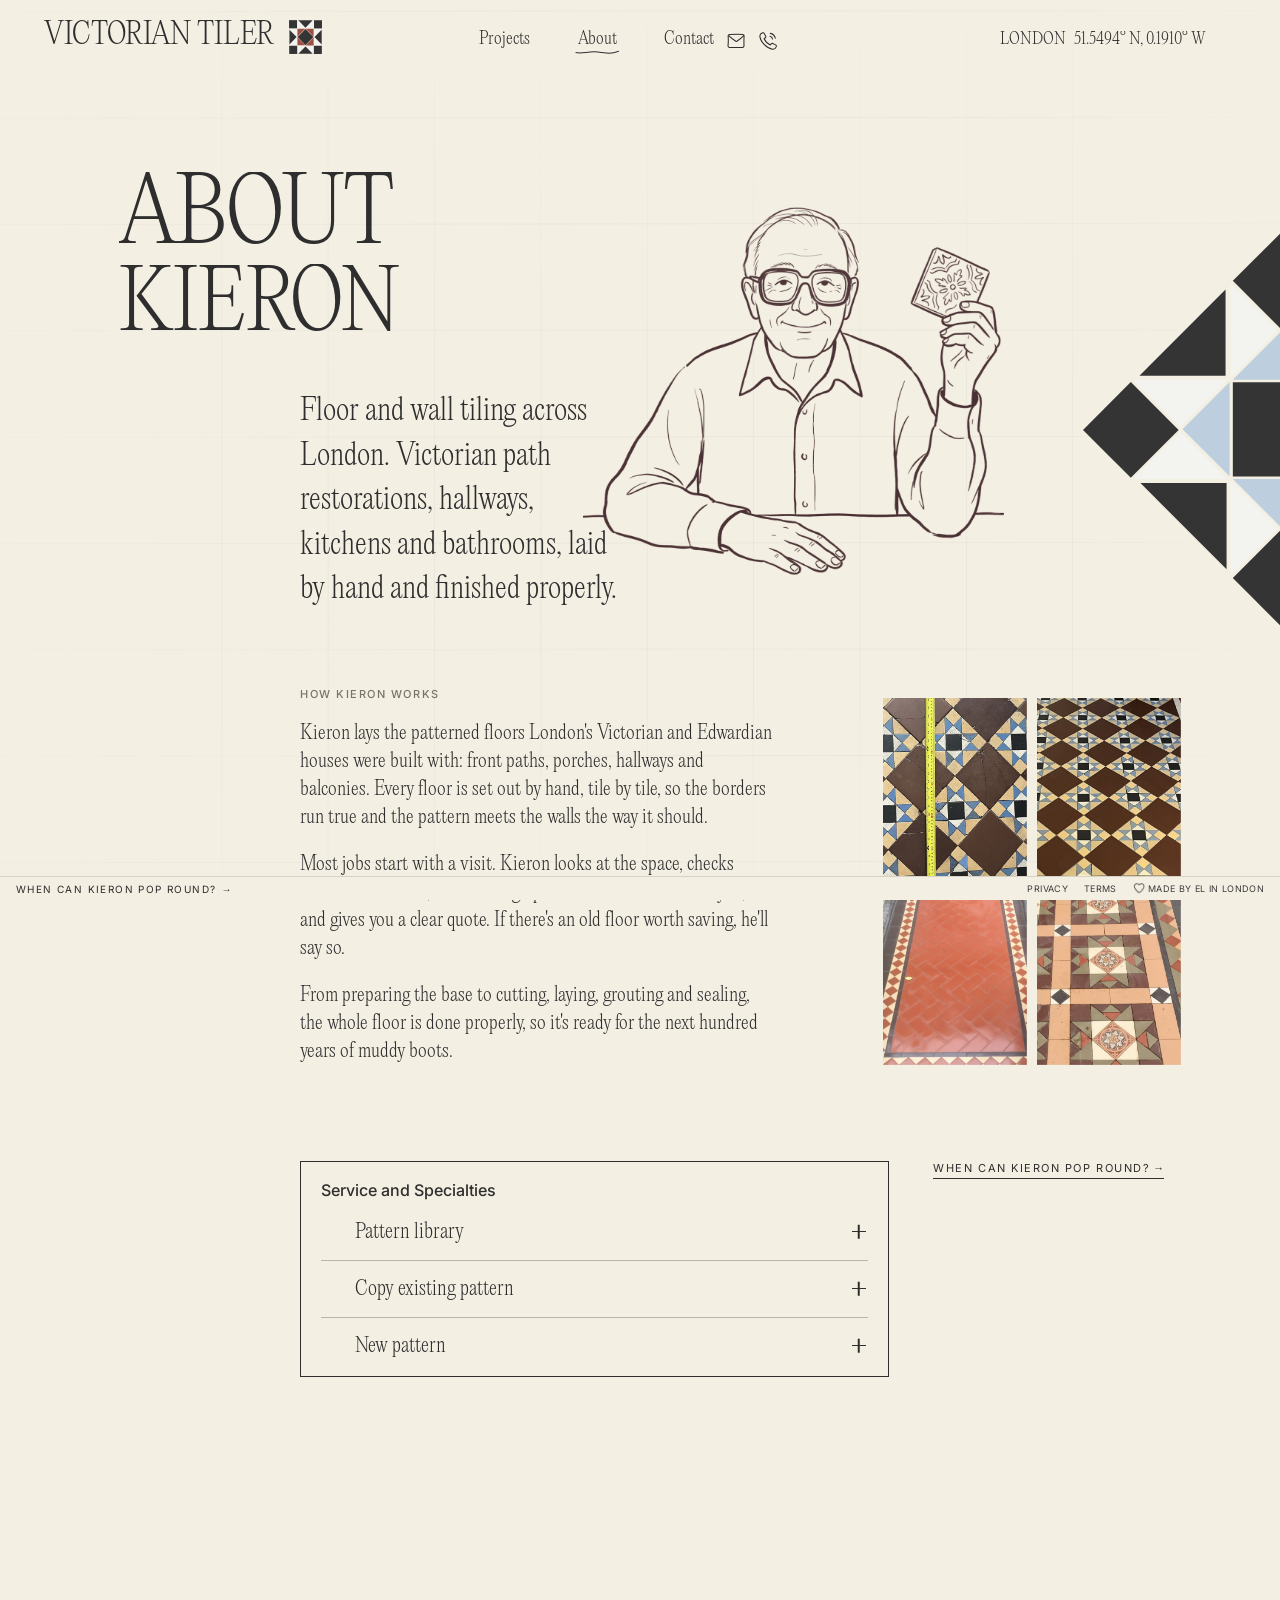
==== about.html @ 70a87804 "Projects always load in full: longer wait and a retry for the sheet, then the last saved copy, then " ====
<!doctype html>
<html lang="en-GB">
<head>
<meta charset="utf-8">
<meta name="color-scheme" content="only light">
<meta name="viewport" content="width=device-width, initial-scale=1, viewport-fit=cover">
<meta name="description" content="About Victorian Tiler, a London tiling studio run by Kieron.">
<title>About — Victorian Tiler</title>
<link rel="icon" type="image/svg+xml" href="img/brand-tile.svg">
<link rel="preload" href="fonts/PPEditorialNew-Ultralight.otf" as="font" type="font/otf" crossorigin>
<link rel="stylesheet" href="css/site.css?v=202611232145">
</head>
<body data-page="about">
<div class="wrap">
  <header>
    <a class="brand" href="index.html"><span data-roll data-d="0.15">Victorian Tiler</span><img class="brand-tile" src="img/brand-tile.svg" alt=""></a>
    <button class="menu-toggle" type="button" aria-expanded="false" aria-controls="site-nav" aria-label="Menu"><svg class="waves" viewBox="0 0 38 27" aria-hidden="true"><path class="w1" d="M.95 11.66C6.65 8.26 12.56 15.06 19.21 11.66 25.86 8.26 29.88 8.49 37.05 10.44"/><path class="w2" d="M1 18.64C6.68 13.94 12.58 23.35 19.21 18.64 25.84 13.94 29.85 14.26 37 16.96"/><path class="w3" d="M1 25.19C6.68 22.36 12.58 28.01 19.21 25.19 25.84 22.36 29.85 22.55 37 24.18"/></svg><svg class="x" viewBox="0 0 38 27" aria-hidden="true"><path d="M5 3.5C10.5 7.6 14.3 10.2 19.1 13.6 24.3 17.3 28.4 20.4 33.2 24"/><path d="M33.4 3.2C28.6 6.9 24.6 10.1 19.2 13.7 14.1 17.1 9.6 20.6 4.8 24.2"/></svg></button>
    <nav aria-label="Main" id="site-nav">
      <a class="nav-link" href="projects.html" data-page="projects" data-roll data-d="0.5">Projects</a>
      <a class="nav-link" href="about.html" data-page="about" data-roll data-d="0.55">About</a>
      <span class="nav-contact">
      <a class="nav-link" href="contact.html" data-page="contact" data-roll data-d="0.65">Contact</a>
      <a class="nav-phone nav-mail" href="mailto:Email@email.com" target="_blank" rel="noopener" aria-label="Email Kieron" title="Email Kieron"><svg viewBox="0 0 32 32" aria-hidden="true"><path class="ph-body" pathLength="1" d="M4.6 9.2c-.3-1.4.6-2.5 2-2.6 6.3-.4 12.6-.5 18.9-.2 1.4.1 2.2 1 2.1 2.4-.2 4.6-.3 9.3-.1 13.9.1 1.4-.8 2.4-2.2 2.5-6.2.3-12.5.3-18.7 0-1.4-.1-2.3-1-2.2-2.4.4-4.5.6-9.1.2-13.6Z"/><path class="ph-ring" pathLength="1" d="M5.3 8.1c3.5 3.3 6.9 6.1 10.4 8.2.5.3 1.1.3 1.6 0 3.4-2.2 6.7-4.9 9.9-8.1"/></svg></a>
      <a class="nav-phone" id="nav-phone" href="contact.html#enquiry" aria-label="Call Kieron" title="Call Kieron"><svg viewBox="0 0 32 32" aria-hidden="true"><path class="ph-body" pathLength="1" d="M7.4 4.5C5.3 5.2 3.9 7.1 4.2 9.6 5 16.9 14.5 26.8 22.6 27.8c2.5.3 4.3-1 5-2.9l.4-1.1c.3-.9-.1-1.8-1-2.2l-4.1-2.1c-.8-.4-1.7-.2-2.3.5l-1.3 1.6c-3.6-1.5-7.4-5.4-9-8.9l1.8-1.5c.7-.6.9-1.5.5-2.3L10.5 5c-.4-.8-1.3-1.2-2.2-.9l-.9.4"/><path class="ph-ring" pathLength="1" d="M19.3 4.9c3.4.6 6.4 3.4 7.2 7"/><path class="ph-ring" pathLength="1" d="M18.8 9.2c1.9.4 3.4 1.9 3.8 3.9"/></svg></a>
      </span>
      <div class="m-contact">
        <a href="mailto:Email@email.com" target="_blank" rel="noopener"><span class="m-ico"><svg viewBox="0 0 32 32" aria-hidden="true"><path class="ph-body" pathLength="1" d="M4.6 9.2c-.3-1.4.6-2.5 2-2.6 6.3-.4 12.6-.5 18.9-.2 1.4.1 2.2 1 2.1 2.4-.2 4.6-.3 9.3-.1 13.9.1 1.4-.8 2.4-2.2 2.5-6.2.3-12.5.3-18.7 0-1.4-.1-2.3-1-2.2-2.4.4-4.5.6-9.1.2-13.6Z"/><path class="ph-ring" pathLength="1" d="M5.3 8.1c3.5 3.3 6.9 6.1 10.4 8.2.5.3 1.1.3 1.6 0 3.4-2.2 6.7-4.9 9.9-8.1"/></svg></span>Email@email.com</a>
        <a class="m-phone" href="contact.html#enquiry"><span class="m-ico"><svg viewBox="0 0 32 32" aria-hidden="true"><path class="ph-body" pathLength="1" d="M7.4 4.5C5.3 5.2 3.9 7.1 4.2 9.6 5 16.9 14.5 26.8 22.6 27.8c2.5.3 4.3-1 5-2.9l.4-1.1c.3-.9-.1-1.8-1-2.2l-4.1-2.1c-.8-.4-1.7-.2-2.3.5l-1.3 1.6c-3.6-1.5-7.4-5.4-9-8.9l1.8-1.5c.7-.6.9-1.5.5-2.3L10.5 5c-.4-.8-1.3-1.2-2.2-.9l-.9.4"/><path class="ph-ring" pathLength="1" d="M19.3 4.9c3.4.6 6.4 3.4 7.2 7"/><path class="ph-ring" pathLength="1" d="M18.8 9.2c1.9.4 3.4 1.9 3.8 3.9"/></svg></span><span class="m-phone-text">Phone number</span></a>
        <a href="https://instagram.com/" target="_blank" rel="noopener"><span class="m-ico"></span>Instagram handle</a>
      </div>
    </nav>
    <div class="coords"><span data-roll data-d="0.8">London</span><span data-roll data-d="0.9">51.5494° N, 0.1910° W</span></div>
  </header>
</div>
<main class="page page-about">
  <h1 class="page-title"><span class="line"><span>About</span></span><span class="line"><span>Kieron</span></span></h1>
  <p class="page-lede" id="about-lede"><span id="lede-text">Floor and wall tiling across London. Victorian path restorations, hallways, kitchens and bathrooms, laid by hand and finished properly.</span></p>
  <img class="about-portrait" src="img/about/kieron.png" width="568" height="573" alt="Line drawing of Kieron holding up a patterned tile">
  <img class="page-tile about-tile" src="img/about-tile.svg" alt="">

  <!-- The text below is the built-in version. If the Google Sheet has an "About page" tab, js/about.js replaces it with that. -->
  <div class="about-more">
    <div class="about-row">
    <section class="story" id="about-story" aria-labelledby="story-h">
      <h2 class="about-h" id="story-h">How Kieron works</h2>
      <div class="story-text" id="story-text">
        <p>Kieron lays the patterned floors London's Victorian and Edwardian houses were built with: front paths, porches, hallways and balconies. Every floor is set out by hand, tile by tile, so the borders run true and the pattern meets the walls the way it should.</p>
        <p>Most jobs start with a visit. Kieron looks at the space, checks what's underneath, talks through patterns and colours with you, and gives you a clear quote. If there's an old floor worth saving, he'll say so.</p>
        <p>From preparing the base to cutting, laying, grouting and sealing, the whole floor is done properly, so it's ready for the next hundred years of muddy boots.</p>
      </div>
    </section>
    <div class="work-photos" aria-label="Kieron's work">
      <img src="img/about/work-1.jpg" width="195" height="242" alt="A brown, blue and buff star floor being measured out" loading="lazy">
      <img src="img/about/work-2.jpg" width="195" height="242" alt="A brown and buff diamond floor with star borders" loading="lazy">
      <img src="img/about/work-3.jpg" width="195" height="242" alt="A red herringbone path with a chequered border" loading="lazy">
      <img src="img/about/work-4.jpg" width="195" height="242" alt="A pink and buff floor with rosette tiles" loading="lazy">
    </div>
    </div>

    <div class="about-row about-row-2">
    <section class="services" aria-labelledby="services-h">
      <div class="acc-box">
        <h2 class="acc-label" id="services-h">Service and Specialties</h2>
        <div class="accordion" id="services">
          <details class="acc" data-service="Pattern library">
            <summary><span class="mark" aria-hidden="true"></span><span class="option-text">Pattern library</span><span class="acc-plus" aria-hidden="true"></span></summary>
            <div class="acc-body"><div class="acc-inner"><p>Choose from the classic Victorian geometric patterns: chequerboards, stars, diamonds and rosettes, framed with a border. Kieron brings samples on the visit and helps you pick colours that suit the house and the street.</p><a class="text-cta" href="projects.html">See the projects</a></div></div>
          </details>
          <details class="acc" data-service="Copy existing pattern">
            <summary><span class="mark" aria-hidden="true"></span><span class="option-text">Copy existing pattern</span><span class="acc-plus" aria-hidden="true"></span></summary>
            <div class="acc-body"><div class="acc-inner"><p>Cracked or missing tiles replaced with ones that match, or an original pattern carried on into a new space, like a hallway floor continued out onto the front step. The aim is that nobody can tell where the old floor ends.</p><a class="text-cta" href="projects.html">See the projects</a></div></div>
          </details>
          <details class="acc" data-service="New pattern">
            <summary><span class="mark" aria-hidden="true"></span><span class="option-text">New pattern</span><span class="acc-plus" aria-hidden="true"></span></summary>
            <div class="acc-body"><div class="acc-inner"><p>A design made for your space: your own mix of shapes and colours, a border that follows a curved bay, or a pattern worked around an awkward corner. Kieron draws it up with you before a single tile is laid.</p><a class="text-cta" href="projects.html">See the projects</a></div></div>
          </details>
        </div>
      </div>
    </section>
    <a class="text-cta about-cta" href="contact.html#enquiry">When can Kieron pop round?</a>
    </div>
  </div>
</main>
<footer><a class="foot-cta" href="contact.html#enquiry">When can Kieron pop round?</a><nav class="foot-links" aria-label="Legal"><a href="privacy.html">Privacy</a><a href="terms.html">Terms</a><a class="credit" href="https://www.elinlondon.com" target="_blank" rel="noopener"><img src="img/heart.png" alt="">Made by El in London</a></nav></footer>
<script src="js/site.js?v=202611232145"></script>
<script src="js/config.js?v=202611232145"></script>
<script src="js/sheet.js?v=202611232145"></script>
<script src="js/about.js?v=202611232145"></script>
</body>
</html>
---- css/site.css ----
*,*::before,*::after{box-sizing:border-box}body{margin:0}img{max-width:100%}[hidden]{display:none!important}
@font-face{font-family:"Inter";src:url("../fonts/inter-latin-400-normal.woff2") format("woff2");font-weight:400;font-style:normal;font-display:swap}
@font-face{font-family:"Inter";src:url("../fonts/inter-latin-500-normal.woff2") format("woff2");font-weight:500 700;font-style:normal;font-display:swap}
@font-face{font-family:"PP Editorial New";src:url("../fonts/PPEditorialNew-Ultralight.otf") format("opentype");font-weight:200;font-style:normal;font-display:block}
@font-face{font-family:"PP Editorial New";src:url("../fonts/PPEditorialNew-UltralightItalic.otf") format("opentype");font-weight:200;font-style:italic;font-display:swap}
@font-face{font-family:"PP Editorial New";src:url("../fonts/PPEditorialNew-Ultrabold.otf") format("opentype");font-weight:800;font-style:normal;font-display:swap}
/* Layout: cream architectural grid, editorial top bar, one draggable row of project cards with before/after sliders, quiet about + contact below. */
:root{
  --linen:#F4EFE3;
  --grid:rgba(60,45,30,.055);
  --ink:#2E2E2E;
  --ink-soft:#2E2E2E;
  --muted:#7A736A;
  --terracotta:#8B261D;
  --tile-frame:#1E1B19;
  --card-shadow:rgba(40,25,10,.28);
  --line:#D8D2C5;
  --serif:"PP Editorial New","Cormorant Garamond",Georgia,"Times New Roman",serif;
  --sans:"Inter","Helvetica Neue",Helvetica,Arial,sans-serif;
  --ease:cubic-bezier(.25,1,.5,1);
  color-scheme:only light;
}

*{box-sizing:border-box}
html{scroll-behavior:smooth}
body{
  background:var(--linen);color:var(--ink);font-family:var(--serif);font-weight:200;
  background-image:url("../img/lines-bg.png");
  background-size:cover;background-position:center top;background-attachment:fixed;background-repeat:no-repeat;
  overflow-x:hidden;-webkit-font-smoothing:antialiased;
}
/* Design unit: 1 Figma px of the 1728 x 1117 HOMEPAGE frame, scaled by whichever of width or height is tighter */
:root{--dp:min(100vw / 1728, 100vh / 1117);
  --w:calc(100vw / 1728);                                          /* header: follows the screen width only */
  --gp:min(calc(100vw / 1728), calc((100vh - 190px) / 600))  /* gallery: as large as the width allows, while the cards and captions still fit the height */
}
.wrap{padding-left:max(16px,env(safe-area-inset-left,0px),calc(60 * var(--w)));padding-right:max(16px,env(safe-area-inset-right,0px),calc(89 * var(--w)))}
a{color:inherit;text-decoration:none}
a:focus-visible,button:focus-visible,.handle:focus-visible{outline:1.5px solid var(--terracotta);outline-offset:4px}

/* Header */
header{display:grid;grid-template-columns:1fr auto 1fr;align-items:baseline;gap:24px;padding-block:max(16px,calc(26 * var(--w))) 0;position:relative;z-index:5}
.brand{font-size:max(28px,calc(40 * var(--w)));white-space:nowrap;line-height:1.2;letter-spacing:-.005em;font-weight:200;margin:0;text-transform:uppercase;display:inline-flex;align-items:center;gap:.5em;justify-self:start}
.brand-tile{width:1.125em;height:1.125em;flex:none;transition:transform 1.6s var(--ease-out)}
.brand:hover .brand-tile{transform:rotate(90deg)}
nav{display:flex;align-items:baseline;gap:max(18px,calc(64 * var(--w)));font-size:max(17px,calc(22 * var(--w)));white-space:nowrap;padding-top:0}
nav a{position:relative;color:var(--ink)}
nav a::after{content:"";position:absolute;left:0;right:0;bottom:-2px;height:1px;background:currentColor;transform:scaleX(0);transform-origin:right;transition:transform .6s var(--ease)}
nav a:hover::after{transform:scaleX(1);transform-origin:left}
.coords{justify-self:end;font-size:max(15px,calc(22 * var(--w)));white-space:nowrap;text-transform:uppercase;font-variant-numeric:tabular-nums}
.coords>span{margin-right:.5em}

/* reveal: starts visible-ish, settles in */
.rv{display:inline-block;overflow:hidden;vertical-align:bottom}
.rv>span{display:inline-block;animation:rise 1.1s var(--ease) both}
@keyframes rise{from{transform:translateY(60%);opacity:.15}to{transform:none;opacity:1}}

/* Gallery */
.stage{position:absolute;top:0;left:0;right:0;height:100vh;box-sizing:border-box;padding-block:max(130px,min(310 * var(--gp), 100vh - 44px - 600 * var(--gp))) 0;overflow:hidden;cursor:none}   /* cards start 310 design px from the top */
.track{display:flex;gap:calc(36.6 * var(--gp));padding-left:calc(485 * var(--gp));width:max-content;will-change:transform;touch-action:pan-y}
.card{position:relative;flex:0 0 auto;width:calc(729.5 * var(--gp));container-type:inline-size;animation:up 1.2s var(--ease) both}
.card:nth-child(2){animation-delay:.12s}.card:nth-child(3){animation-delay:.24s}.card:nth-child(4){animation-delay:.36s}
@keyframes up{from{transform:translateY(28px);opacity:.2}to{transform:none;opacity:1}}
.frame{position:relative;aspect-ratio:730/541;max-width:100%;overflow:hidden;background:#111;
  box-shadow:0 22px 40px -18px var(--card-shadow),0 2px 6px rgba(0,0,0,.18);
  transition:transform .7s var(--ease),box-shadow .7s var(--ease);transform-style:preserve-3d}
.card:hover .frame{box-shadow:0 34px 60px -22px var(--card-shadow),0 2px 6px rgba(0,0,0,.18)}
.frame .ph{position:absolute;inset:0 -6%;background-size:cover;background-position:center;pointer-events:none}   /* a little wider than the frame so the photo can glide inside it */
.before{position:absolute;inset:0;clip-path:inset(0 calc(100% - var(--pos,37%)) 0 0)}
.divider{position:absolute;top:0;bottom:0;left:var(--pos,37%);width:1.6px;margin-left:-.8px;background:#fff;pointer-events:none}
.labels{position:absolute;left:0;right:0;top:-4px;transform:translateY(-100%);display:flex;justify-content:space-between;font-size:max(9px,calc(10 * var(--gp)));letter-spacing:.22em;text-transform:uppercase;color:var(--ink);pointer-events:none}
.labels span:last-child{position:absolute;left:calc(var(--pos,37%) + .9em);transition:left .12s linear}
.labels span:first-child{max-width:calc(var(--pos,37%) - 1em);overflow:hidden}
.handle{position:absolute;top:50%;left:var(--pos,37%);width:46px;height:46px;margin:-23px 0 0 -23px;border-radius:50%;
  border:2px solid #fff;background:transparent;cursor:ew-resize;padding:0;transition:transform .5s var(--ease)}
.handle:hover{transform:scale(1.12)}
.caption{margin-top:calc(11 * var(--gp));font-size:max(12px,calc(15 * var(--gp)));text-transform:uppercase;color:var(--ink-soft);display:flex;align-items:baseline;gap:1.1em}
.cap-type{font-family:var(--sans);font-size:max(9px,calc(10 * var(--gp)));letter-spacing:.14em;color:var(--muted)}
.cap-type:empty{display:none}
.cap-num{margin-left:auto;font-family:var(--sans);font-size:max(9px,calc(10 * var(--gp)));letter-spacing:.14em;color:var(--muted);font-variant-numeric:tabular-nums}

/* geometric tiles (Figma: Group 11 / Group 13) */
.tile{position:absolute;z-index:-1;pointer-events:none;background:center/contain no-repeat;transition:transform 1.2s var(--ease)}
.tile{background-image:url("../img/geometric-tile.svg");width:33.31cqw;aspect-ratio:243/242}
.tile.a{left:-20.7cqw;top:17.55cqw}
.tile.b{left:31.12cqw;top:63.33cqw;width:40.03cqw}   /* Figma: 292 px tile at 1478, 772 */


/* cursor */
.cursor{position:fixed;left:0;top:0;width:64px;height:64px;margin:-32px 0 0 -32px;border-radius:50%;border:1px solid var(--ink);
  pointer-events:none;z-index:50;display:grid;place-items:center;font-family:var(--sans);font-size:9.5px;letter-spacing:.16em;text-transform:uppercase;color:var(--ink);
  opacity:0;transition:opacity .4s var(--ease),width .5s var(--ease),height .5s var(--ease),margin .5s var(--ease),background .4s;mix-blend-mode:normal}
.cursor.on{opacity:1}
.cursor.down{width:44px;height:44px;margin:-22px 0 0 -22px}
.cursor.slide{width:18px;height:18px;margin:-9px 0 0 -9px;background:var(--ink);color:transparent}

/* About / contact */
.info{display:grid;grid-template-columns:repeat(12,minmax(0,1fr));gap:24px;padding-block:40px 120px;border-top:1px solid var(--line);margin-inline:max(16px,env(safe-area-inset-left,0px))}
.info h2{grid-column:1/4;font-weight:200;font-size:clamp(22px,1.8vw,28px);margin:0;text-transform:uppercase}
.info .body{grid-column:4/10;font-size:clamp(22px,2vw,32px);line-height:1.25;margin:0;max-width:30ch;text-wrap:balance;min-width:0}
.info .side{grid-column:10/13;font-family:var(--sans);font-size:13px;line-height:1.7;color:var(--ink-soft);min-width:0}
.info .side b{display:block;font-weight:500;font-size:11px;letter-spacing:.14em;text-transform:uppercase;color:var(--muted);margin-top:14px}
.info .side b:first-child{margin-top:0}
.accent{color:var(--terracotta)}
.copy{font:inherit;background:none;border:0;padding:0;color:var(--terracotta);cursor:pointer;border-bottom:1px solid currentColor}

footer{position:fixed;left:0;right:0;bottom:0;z-index:6;border-top:1px solid var(--line);background:var(--linen);
  padding:5px max(16px,env(safe-area-inset-right,0px)) calc(5px + env(safe-area-inset-bottom,0px)) max(16px,env(safe-area-inset-left,0px));
  display:flex;justify-content:flex-end;font-family:var(--sans);font-size:9px;letter-spacing:.04em;text-transform:uppercase;color:#3B3B3B}
footer span{display:flex;align-items:center;gap:2px}
footer img{width:13px;height:13px}

@media (max-width:820px){
  header{grid-template-columns:1fr;gap:10px}
  nav{flex-wrap:wrap;gap:6px 18px;order:3}
  .coords{justify-self:start;padding-top:0;order:2;font-size:15px}
  .stage{position:relative;height:auto;cursor:auto;padding-block:70px 100px}
  .track{padding-left:6vw;gap:16px}
  .card{width:min(82vw,520px)}
  .info{grid-template-columns:1fr}
  .info h2,.info .body,.info .side{grid-column:1/-1}
  .cursor{display:none}
}
@media (prefers-reduced-motion:reduce){
  *,*::before,*::after{animation:none!important;transition:none!important}
}

/* ---------- slow micro-motion ---------- */
:root{--slow:1.1s;--ease-out:cubic-bezier(.22,1,.36,1);--ease-io:cubic-bezier(.65,0,.35,1)}

/* text roll (hover) + roll-in (load) */
.roll{display:inline-block;position:relative;overflow:hidden;vertical-align:top;line-height:1.12;padding-bottom:.04em}
.roll>span{display:block;transition:transform .85s var(--ease-out)}
.roll>span+span{position:absolute;left:0;top:calc(100% + .2em)}
a:not(.nav-link):hover>.roll>span,button:hover>.roll>span,.card:hover .caption .roll>span{transform:translateY(calc(-100% - .2em))}
.roll.in>span:first-child{animation:rollin 1.3s var(--ease-out) backwards;animation-delay:var(--d,0s)}
@keyframes rollin{from{transform:translateY(110%)}}
nav a::after{display:none}

/* cards: slow lift + gentle zoom */
.card{animation:none}
.frame{transition:transform 1.2s var(--ease-out),box-shadow 1.2s var(--ease-out)}
.card:hover .frame{transform:translateY(-8px)}
.frame .ph{transition:transform 2.4s var(--ease-out)}
.card:hover .frame .ph{transform:scale(1.035)}
.card.unfold{transition:transform 1.25s var(--ease-io),opacity .5s ease}
.is-intro .card>:not(.tile){opacity:0}
.is-intro .card:not(:first-child){opacity:0}
.caption{overflow:hidden}

/* drifting tiles */
.stage .tile{transform:none;animation:none;transition:opacity 1.2s ease,transform 1.9s var(--ease-out)}
.tile.ghost{visibility:hidden}
.stage>.tile.fixed{z-index:0}
.track{position:relative;z-index:1}
.stage .tile.pre{opacity:0;transform:translateX(calc(140 * var(--gp)))}   /* first tile: fades in while gliding a short way, then lands */
.stage .tile.pre.hold{transform:none}                                /* later tiles: just fade in where they are */
.tile.a{--r:0deg}
.tile.b{--r:0deg;animation-duration:13s;animation-delay:-4s}
@keyframes drift{0%,100%{transform:rotate(var(--r)) translate(0,0)}50%{transform:rotate(calc(var(--r) - 2deg)) translate(-5px,-7px)}}

/* intro: the photo frame rises and grows in the first card's own place */
.intro{position:fixed;z-index:40;overflow:hidden;background:#111;aspect-ratio:730/541;transform-origin:50% 60%;
  box-shadow:0 18px 34px -16px var(--card-shadow);opacity:0;transform:translateY(7vh) scale(.26);
  transition:opacity .7s var(--ease-out),transform 2.7s var(--ease-io)}
.intro.up{opacity:1;transform:none}
.intro .ph{position:absolute;inset:0;background-size:cover;background-position:center;clip-path:inset(100% 0 0 0)}
.intro .ph.show{animation:wipe .8s var(--ease-io) forwards}
@keyframes wipe{to{clip-path:inset(0 0 0 0)}}
.intro.gone{opacity:0;transition:opacity .3s ease}

/* project view */
.detail{position:fixed;inset:0;z-index:30;background:var(--linen);
  background-image:inherit;display:grid;grid-template-columns:minmax(0,1fr) minmax(0,1.55fr);gap:clamp(24px,4vw,72px);align-items:center;
  padding:max(96px,calc(env(safe-area-inset-top,0px) + 96px)) max(24px,env(safe-area-inset-right,0px)) 72px max(24px,env(safe-area-inset-left,0px));
  opacity:0;pointer-events:none;transition:opacity .9s var(--ease-out)}
.detail.open{opacity:1;pointer-events:auto}
.detail{overflow-y:auto;overscroll-behavior:contain;-webkit-overflow-scrolling:touch;padding-bottom:max(60px,calc(80 * var(--w)))}
.detail .copy-col{display:flex;flex-direction:column;gap:22px;min-width:0;padding-left:clamp(0px,3vw,48px)}
.detail h3{margin:0;font-weight:200;font-size:clamp(52px,7.4vw,128px);line-height:.92;letter-spacing:-.02em;text-transform:none}
.detail h3 .line{display:block;overflow:hidden;padding-bottom:.06em}
.detail h3 .line>span{display:block;transform:translateY(110%);transition:transform 1.3s var(--ease-out)}
.detail.open h3 .line>span{transform:none}
.detail.open h3 .line:nth-child(2)>span{transition-delay:.12s}
.detail p{margin:0;max-width:34ch;font-size:clamp(18px,1.5vw,22px);line-height:1.3;color:var(--ink-soft);opacity:0;transform:translateY(14px);transition:opacity 1s ease .45s,transform 1.2s var(--ease-out) .45s}
.detail .meta{display:grid;grid-template-columns:auto auto;justify-content:start;gap:4px 28px;font-family:var(--sans);font-size:11px;letter-spacing:.12em;text-transform:uppercase;color:var(--muted);opacity:0;transition:opacity 1s ease .6s}
.detail .meta b{font-weight:500;color:var(--ink)}
.detail.open p{opacity:1;transform:none}
.detail.open .meta{opacity:1}
.detail .stage-img{position:relative;width:100%;transform-origin:0 0}
.detail .stage-img .frame{width:100%}
.detail .stage-img.flip{transition:transform 1.15s var(--ease-io)}
.detail .close{position:absolute;top:max(30px,calc(env(safe-area-inset-top,0px) + 30px));right:max(24px,env(safe-area-inset-right,0px));
  font:inherit;font-size:clamp(17px,1.45vw,23px);background:none;border:0;color:var(--ink);cursor:pointer;padding:0}
.detail .back-note{position:absolute;left:max(24px,env(safe-area-inset-left,0px));top:max(36px,calc(env(safe-area-inset-top,0px) + 36px));font-family:var(--sans);font-size:11px;letter-spacing:.14em;text-transform:uppercase;color:var(--muted)}
@media (max-width:820px){
  .detail{grid-template-columns:1fr;align-content:start;overflow-y:auto;padding-top:max(84px,calc(env(safe-area-inset-top,0px) + 84px))}
  .detail .stage-img{order:-1}
  .detail .copy-col{padding-left:0}
}
@media (prefers-reduced-motion:reduce){.intro{display:none}.is-intro .card,.is-intro .card>*{opacity:1}}

/* ---------- navigation: hand-drawn underline ---------- */
.nav-link{position:relative;display:inline-block}
.scribble{position:absolute;left:-7%;width:114%;bottom:-.38em;height:.55em;overflow:visible;pointer-events:none}
.scribble path{fill:none;stroke:currentColor;stroke-width:1.5;stroke-linecap:round;stroke-linejoin:round;
  stroke-dasharray:1 1.2;stroke-dashoffset:1.05;transition:stroke-dashoffset .95s cubic-bezier(.65,0,.35,1)}
.nav-link:hover .scribble path,.nav-link:focus-visible .scribble path,.nav-link.is-active .scribble path{stroke-dashoffset:0}
.nav-link:focus-visible{outline:none}
.header-still .nav-link[aria-current] .scribble path{transition:none}
.brand:focus-visible{outline:1.5px solid var(--terracotta);outline-offset:6px}
.brand:hover .brand-tile{transform:rotate(90deg)}

/* page-to-page fade */
body>main,body>.stage{transition:opacity .6s var(--ease-out),transform .6s var(--ease-out)}
body.is-leaving>main,body.is-leaving>.stage{opacity:0;transform:translateY(-10px)}

.vh{position:absolute!important;width:1px;height:1px;overflow:hidden;clip:rect(0 0 0 0);white-space:nowrap}

/* ---------- About / Contact pages (Figma frames ABOUT, CONTACT at 1728 wide) ---------- */
.page{position:absolute;top:0;left:0;right:0;height:max(100vh, calc(1117 * var(--w)) + 40px);z-index:0;overflow:hidden;pointer-events:none}   /* as tall as the Figma frame at this width, so it scrolls on short screens */
.page>*{pointer-events:auto}
.page-title{position:absolute;left:16.15vw;top:24.36vw;margin:0;font-weight:200;text-transform:uppercase;line-height:1.02;letter-spacing:-.01em}
.page-title .line{display:block;overflow:hidden;padding-bottom:.04em}
.page-title .line>span{display:block;animation:lineup 1.4s var(--ease-out) backwards}
.page-title .line:nth-child(1)>span{font-size:6.94vw;animation-delay:.25s}
.page-title .line:nth-child(2)>span{font-size:6.37vw;animation-delay:.38s}
@keyframes lineup{from{transform:translateY(105%)}}
.page-lede{position:absolute;left:30.27vw;top:41.44vw;width:25.8vw;margin:0;font-size:2.315vw;line-height:1.5;animation:fadeup 1.3s var(--ease-out) .6s backwards}
@keyframes fadeup{from{opacity:0;transform:translateY(18px)}}
.page-tile{position:absolute;pointer-events:none;animation:drift 16s ease-in-out infinite}
.about-tile{right:0;top:18.23vw;width:15.4vw;aspect-ratio:266/530;--r:0deg;
  animation:slidein-r 1.8s var(--ease-out) .2s backwards,drift 16s ease-in-out 2s infinite}
.contact-tile{left:26.9vw;bottom:-2.2vw;width:25.3vw;aspect-ratio:1;--r:0deg;
  animation:slidein-up 1.8s var(--ease-out) .2s backwards,drift 18s ease-in-out 2s infinite}
@keyframes slidein-r{from{transform:translateX(60%) rotate(6deg)}}
@keyframes slidein-up{from{transform:translateY(55%) rotate(-6deg)}}
.page-contact{height:auto;min-height:max(100vh, calc(1117 * var(--w)) + 40px)}
.contact-side{position:relative;margin-left:61.3vw;width:min(30vw,560px);padding-top:calc(470 * var(--w));padding-bottom:140px;display:grid;gap:max(28px,calc(48 * var(--w)));animation:fadeup 1.3s var(--ease-out) .6s backwards}
.contact-list{margin:0;display:grid;gap:max(16px,calc(26 * var(--w)))}
.contact-list dt{font-family:var(--sans);font-size:clamp(9px,.64vw,12px);letter-spacing:.14em;text-transform:uppercase;color:var(--muted);margin-bottom:.5em}
.contact-list dd{margin:0;font-size:clamp(20px,1.85vw,34px);display:flex;align-items:baseline;gap:.6em;flex-wrap:wrap}
.contact-list .copy{font-family:var(--sans);font-size:clamp(11px,.7vw,13px)}

@media (max-width:820px){
  .page{position:relative;inset:auto;height:auto;min-height:calc(100vh - 140px);padding:40px max(16px,env(safe-area-inset-right,0px)) 120px max(16px,env(safe-area-inset-left,0px));display:flex;flex-direction:column;gap:28px}
  .page-title,.page-lede,.contact-list{position:relative;left:auto;top:auto;width:auto}
  .contact-side{margin-left:0;width:auto;padding:0 0 40px}
  .page-title .line:nth-child(1)>span{font-size:17vw}
  .page-title .line:nth-child(2)>span{font-size:15.5vw}
  .page-lede{font-size:22px;max-width:22ch}
  .contact-list{gap:22px}
  .about-tile{width:30vw;top:auto;bottom:90px}
  .contact-tile{width:62vw;left:auto;right:-14vw;bottom:-10vw}
}

/* while the project sheet loads */
.track{transition:opacity .8s var(--ease-out)}
.is-loading .track{opacity:0}
.card.single .frame{cursor:pointer}

/* cards sliding out: keep their labels and captions back until they land */
.card .labels,.card .caption{transition:opacity .7s ease}
.card.sliding .labels,.card.sliding .caption{opacity:0}

/* second tile: part of the gallery, parked just past the right edge until you scroll */
.track>.tile.in-track{position:absolute;z-index:-1;left:max(calc(1763 * var(--gp)), calc(100vw + 24px));top:calc(465 * var(--gp));width:calc(292 * var(--gp));opacity:1;transform:none;transition:none}

/* ---------- enquiry form ---------- */
.enquiry{display:grid;gap:22px;margin:0}
.enquiry-title{margin:0 0 4px;font-weight:200;font-size:max(26px,calc(36 * var(--w)));text-transform:uppercase;letter-spacing:-.005em}
.enquiry .row{display:grid;grid-template-columns:1fr 1fr;gap:20px}
.enquiry .field{display:grid;gap:7px;min-width:0;border:0;padding:0;margin:0}
.enquiry label,.enquiry legend,.enquiry .label{font-family:var(--sans);font-size:max(10px,calc(11 * var(--w)));letter-spacing:.14em;text-transform:uppercase;color:var(--muted);padding:0}
.enquiry .opt{letter-spacing:.06em;text-transform:none;opacity:.8}
.enquiry input:not([type=radio]):not([type=file]),.enquiry textarea{font:inherit;font-weight:200;font-size:max(18px,calc(22 * var(--w)));color:var(--ink);background:transparent;border:0;border-bottom:1px solid var(--line);
  padding:4px 0 7px;border-radius:0;width:100%;transition:border-color .5s var(--ease-out)}
.enquiry textarea{resize:vertical;min-height:3.2em;line-height:1.35}
.enquiry input::placeholder,.enquiry textarea::placeholder{color:var(--muted);opacity:.7}
.enquiry input:focus,.enquiry textarea:focus{outline:none;border-bottom-color:var(--ink)}
.enquiry .invalid input,.enquiry .invalid textarea{border-bottom-color:var(--terracotta)}
.enquiry .err{font-family:var(--sans);font-size:12px;color:var(--terracotta)}
.chips{display:flex;flex-wrap:wrap;gap:8px}
.chips label{cursor:pointer;color:var(--ink);letter-spacing:.1em}
.chips input{position:absolute;opacity:0;pointer-events:none}
.chips span{display:inline-block;border:1px solid var(--line);border-radius:999px;padding:8px 14px;transition:background .4s var(--ease-out),border-color .4s,color .4s}
.chips label:hover span{border-color:var(--ink)}
.chips input:checked+span{background:var(--ink);border-color:var(--ink);color:var(--linen)}
.chips input:focus-visible+span{outline:1.5px solid var(--terracotta);outline-offset:3px}
.photo-list{display:flex;flex-wrap:wrap;gap:10px}
.photo-list:empty{display:none}
.thumb{position:relative;width:76px;height:76px;background:#ddd center/cover no-repeat;box-shadow:0 6px 14px -8px var(--card-shadow)}
.thumb button{position:absolute;top:-8px;right:-8px;width:22px;height:22px;border-radius:50%;border:0;background:var(--ink);color:var(--linen);font:12px/22px var(--sans);cursor:pointer;padding:0}
.add-photo{justify-self:start;font-family:var(--sans);font-size:12px;letter-spacing:.12em;text-transform:uppercase;background:none;border:1px dashed var(--muted);color:var(--ink);padding:12px 16px;cursor:pointer;transition:border-color .4s}
.add-photo:hover{border-color:var(--ink);border-style:solid}
.add-photo[hidden]{display:none}
.send-row{display:flex;align-items:center;gap:22px;flex-wrap:wrap;margin-top:6px}
.send{position:relative;font:inherit;font-weight:200;font-size:max(24px,calc(30 * var(--w)));text-transform:uppercase;background:none;border:0;color:var(--ink);padding:0 0 6px;cursor:pointer}
.send .scribble{position:absolute;left:-4%;width:108%;bottom:-.25em;height:.5em;overflow:visible;pointer-events:none}
.send .scribble path{fill:none;stroke:currentColor;stroke-width:1.5;stroke-linecap:round;stroke-dasharray:1 1.2;stroke-dashoffset:.35;transition:stroke-dashoffset .95s cubic-bezier(.65,0,.35,1)}
.send:hover .scribble path,.send:focus-visible .scribble path{stroke-dashoffset:0}
.send:disabled{opacity:.5;cursor:wait}
.status{margin:0;font-family:var(--sans);font-size:13px;color:var(--ink-soft);max-width:34ch}
.status.bad{color:var(--terracotta)}
.enquiry.done{display:block}
.thanks{font-size:max(22px,calc(28 * var(--w)));line-height:1.3;margin:0;max-width:22ch;animation:fadeup 1s var(--ease-out) backwards}
.hp{position:absolute!important;left:-9999px;width:1px;height:1px;overflow:hidden}
@media (max-width:820px){.enquiry .row{grid-template-columns:1fr}}

/* ---------- free home visit booking (Cal.com) ---------- */
.booking{position:relative;display:grid;grid-template-columns:minmax(0,1fr) minmax(0,2.1fr);gap:max(28px,calc(64 * var(--w)));
  margin:calc(40 * var(--w)) max(16px,calc(89 * var(--w))) 0 16.15vw;padding-block:max(28px,calc(48 * var(--w)));border-top:1px solid var(--line);
  animation:fadeup 1.3s var(--ease-out) .8s backwards}
.booking-title{margin:0 0 .5em;font-weight:200;font-size:max(34px,calc(56 * var(--w)));line-height:1;text-transform:uppercase;letter-spacing:-.01em}
.booking-intro p{margin:0;font-size:max(18px,calc(22 * var(--w)));line-height:1.4;color:var(--ink-soft);max-width:26ch}
.booking-steps{list-style:none;margin:max(22px,calc(36 * var(--w))) 0 0;padding:0;display:grid;gap:12px;font-size:max(16px,calc(19 * var(--w)))}
.booking-steps li{display:flex;gap:14px;align-items:baseline}
.booking-steps span{font-family:var(--sans);font-size:11px;letter-spacing:.14em;color:var(--muted)}
.booking-cal{min-width:0;display:grid;gap:12px}
.cal-inline{min-height:560px;background:#fff;box-shadow:0 22px 40px -24px var(--card-shadow);overflow:auto}
.cal-loading{margin:0;padding:40px 24px;font-family:var(--sans);font-size:13px;color:var(--muted)}
.cal-fallback{justify-self:start;font-family:var(--sans);font-size:12px;letter-spacing:.12em;text-transform:uppercase;color:var(--ink);border-bottom:1px solid currentColor;padding-bottom:2px}
.message-side{padding-top:max(28px,calc(56 * var(--w)))}
@media (max-width:980px){.booking{grid-template-columns:1fr;margin-left:max(16px,calc(60 * var(--w)))}}
@media (max-width:820px){.booking{margin:0 0 32px;padding-inline:0}.message-side{padding-top:0}}

/* ---------- "Book a free visit" calls to action ---------- */
.text-cta{position:relative;display:inline-block;font-family:var(--sans);font-size:max(11px,calc(12 * var(--w)));letter-spacing:.14em;text-transform:uppercase;color:var(--ink);
  border-bottom:1px solid currentColor;padding-bottom:3px;transition:color .4s}
.text-cta::after{content:" →";letter-spacing:0}
.text-cta:hover{color:var(--terracotta)}
.book-pointer{margin:0;font-size:max(17px,calc(20 * var(--w)));line-height:1.5;color:var(--ink-soft);display:grid;gap:10px;justify-items:start}
.detail .detail-cta{opacity:0;transition:opacity 1s ease .75s,color .4s;justify-self:start}
.detail.open .detail-cta{opacity:1}
.detail .copy-col .detail-cta{align-self:flex-start}

/* ---------- Book page ---------- */
.page-book{height:auto;min-height:max(100vh, calc(1117 * var(--w)) + 40px)}
.booking-page{margin-top:max(120px,calc(250 * var(--w)));border-top:0;padding-top:0;padding-bottom:140px;animation:none}
.booking-page .booking-title{font-size:max(44px,calc(96 * var(--w)));line-height:1.02}
.booking-page .booking-title .line{display:block;overflow:hidden;padding-bottom:.04em}
.booking-page .booking-title .line>span{display:block;animation:lineup 1.4s var(--ease-out) backwards}
.booking-page .booking-title .line:nth-child(2)>span{animation-delay:.12s}
.booking-page .booking-intro p,.booking-page .booking-steps{animation:fadeup 1.3s var(--ease-out) .5s backwards}
.booking-page .booking-cal{animation:fadeup 1.4s var(--ease-out) .7s backwards}
.book-tile{left:-6vw;bottom:-4vw;width:24vw;aspect-ratio:243/242;opacity:.95;z-index:-1}
@media (max-width:980px){.booking-page{margin-top:40px}}
@media (max-width:820px){.book-tile{display:none}}

footer{justify-content:space-between;align-items:center}
.foot-cta{font-family:var(--sans);font-size:10px;letter-spacing:.14em;text-transform:uppercase;color:var(--ink);display:inline-flex;align-items:center;gap:.5em;transition:color .4s}
.foot-cta::after{content:"→";letter-spacing:0;transition:transform .6s var(--ease-out)}
.foot-cta:hover{color:var(--terracotta)}
.foot-cta:hover::after{transform:translateX(4px)}
.lede-cta{display:block;margin-top:1.1em;line-height:1}
.header-min{grid-template-columns:1fr auto}
.back{justify-self:end;display:inline-flex;align-items:baseline;gap:.35em;font-size:max(18px,calc(22 * var(--w)));color:var(--ink)}
.back-arrow{display:inline-block;transition:transform .6s var(--ease-out)}
.back:hover .back-arrow{transform:translateX(-5px)}
@media (max-width:820px){.header-min{grid-template-columns:1fr auto}.header-min .back{order:0}}

/* ---------- project view: extra photos ---------- */
.detail .media-col{min-width:0;display:grid;gap:14px;align-content:center}
.detail .stage-img{transition:opacity .28s ease}
.detail .stage-img.swap{opacity:0}
.thumbs{display:flex;gap:10px;flex-wrap:wrap;opacity:0;transition:opacity 1s ease .7s}
.detail.open .thumbs{opacity:1}
.thumb-btn{width:clamp(56px,5.6vw,92px);aspect-ratio:730/541;border:0;padding:0;cursor:pointer;background:#111 center/cover no-repeat;
  opacity:.55;outline:1px solid transparent;outline-offset:3px;transition:opacity .4s,outline-color .4s,transform .6s var(--ease-out)}
.thumb-btn:hover{opacity:.85;transform:translateY(-2px)}
.thumb-btn.on{opacity:1;outline-color:var(--ink)}
.thumb-btn:focus-visible{outline:1.5px solid var(--terracotta)}
@media (max-width:820px){.detail .media-col{order:-1}.detail .stage-img{order:0}}

/* ---------- Projects page ---------- */
.projects-page{position:relative;padding:max(56px,calc(120 * var(--w))) max(16px,env(safe-area-inset-right,0px),calc(89 * var(--w))) 140px max(16px,env(safe-area-inset-left,0px),calc(60 * var(--w)))}
.pp-head{display:flex;align-items:flex-end;justify-content:space-between;gap:24px;border-bottom:1px solid var(--line);padding-bottom:max(14px,calc(22 * var(--w)))}
.pp-title{margin:0;font-weight:200;text-transform:uppercase;font-size:max(52px,calc(128 * var(--w)));line-height:.95;letter-spacing:-.01em}
.pp-title .line{display:block;overflow:hidden;padding-bottom:.2em;margin-bottom:-.16em}
.pp-title .line>span{display:block;animation:lineup 1.4s var(--ease-out) .25s backwards}
.pp-count{margin:0 0 .4em;font-family:var(--sans);font-size:11px;letter-spacing:.14em;text-transform:uppercase;color:var(--muted);font-variant-numeric:tabular-nums}
.filters{display:flex;flex-wrap:wrap;gap:8px;padding-block:max(18px,calc(28 * var(--w))) max(28px,calc(48 * var(--w)));animation:fadeup 1.2s var(--ease-out) .45s backwards}
.filter{font-family:var(--sans);font-size:12px;letter-spacing:.1em;text-transform:uppercase;color:var(--ink);background:transparent;
  border:1px solid var(--line);border-radius:999px;padding:9px 15px 8px;cursor:pointer;display:inline-flex;align-items:baseline;gap:6px;
  transition:background .45s var(--ease-out),border-color .45s,color .45s}
.filter sup{font-size:inherit;letter-spacing:.04em;color:var(--muted);transition:color .45s;line-height:inherit;vertical-align:baseline;position:static;margin:0}
.filter:hover{border-color:var(--ink)}
.filter[aria-pressed="true"]{background:var(--ink);border-color:var(--ink);color:var(--linen)}
.filter[aria-pressed="true"] sup{color:var(--linen);opacity:.7}
.pgrid{display:grid;grid-template-columns:repeat(5,minmax(0,1fr));row-gap:max(56px,calc(110 * var(--w)));column-gap:max(12px,calc(24 * var(--w)));align-items:center;padding-top:max(16px,calc(40 * var(--w)))}
/* gallery-style grid: each photo sits small in the middle of its column, in its own shape */
.pcard .frame{aspect-ratio:var(--ar,1)}
.pcard{justify-self:center;width:var(--cw,62%)}
.pcard.shape-l{--ar:4/3;--cw:72%}
.pcard.shape-s{--ar:1;--cw:60%}
.pcard.shape-p{--ar:3/4;--cw:54%}
.pcard{display:block;min-width:0;color:var(--ink);position:relative}
.pcard .frame{box-shadow:0 18px 32px -20px var(--card-shadow),0 1px 4px rgba(0,0,0,.14);transition:transform 1.1s var(--ease-out),box-shadow 1.1s var(--ease-out)}
.pcard .frame .ph{position:absolute;inset:0;background-size:cover;background-position:center;transition:transform 2.2s var(--ease-out),opacity .7s ease}
.pcard:hover .frame{transform:translateY(-6px);box-shadow:0 30px 48px -22px var(--card-shadow),0 2px 6px rgba(0,0,0,.18)}
.pcard:hover .frame .ph{transform:scale(1.04)}
.pc-before{opacity:0}
.pcard:hover .pc-before,.pcard:focus-visible .pc-before{opacity:1}
.pc-tag{position:absolute;left:10px;top:10px;height:1.4em;overflow:hidden;font-family:var(--sans);font-size:9px;letter-spacing:.2em;text-transform:uppercase;color:#fff;
  text-shadow:0 1px 6px rgba(0,0,0,.45);line-height:1.4}
.pc-tag span{display:block;transition:transform .7s var(--ease-out)}
.pcard:hover .pc-tag span,.pcard:focus-visible .pc-tag span{transform:translateY(-100%)}
.pc-count{position:absolute;right:10px;bottom:10px;min-width:22px;height:22px;padding:0 6px;border-radius:999px;background:rgba(20,18,16,.55);color:#fff;
  font-family:var(--sans);font-size:10px;line-height:22px;text-align:center;backdrop-filter:blur(4px)}
.pcard .caption{margin-top:12px;font-size:max(13px,calc(15 * var(--w)));gap:.9em}
.pcard .cap-type,.pcard .cap-num{font-size:max(9px,calc(10 * var(--w)))}
.pcard .caption{flex-wrap:wrap;row-gap:4px;position:absolute;left:0;right:0;top:100%;opacity:0;transform:translateY(-4px);transition:opacity .6s var(--ease-out),transform .8s var(--ease-out)}
.pcard:hover .caption,.pcard:focus-visible .caption{opacity:1;transform:none}
@media (hover:none){.pcard .caption{opacity:1;transform:none}}
.pcard .cap-title{flex:1 0 100%;min-width:0;line-height:1.15}
.pcard .cap-type{white-space:nowrap}
.pcard:focus-visible{outline:none}
.pcard:focus-visible .frame{outline:1.5px solid var(--terracotta);outline-offset:4px}
/* cards come in one after another, on load and when the filter changes */
.pgrid.in .pcard{animation:cardin 1s var(--ease-out) backwards;animation-delay:calc(min(var(--i,0),11) * 55ms)}
@keyframes cardin{from{opacity:0;transform:translateY(22px)}}
.pgrid.out .pcard{opacity:0;transform:translateY(8px);transition:opacity .3s ease,transform .3s ease}
.is-loading .pgrid{opacity:0}
.pp-empty{font-size:22px;color:var(--ink-soft)}
@media (max-width:1100px){.pgrid{grid-template-columns:repeat(4,minmax(0,1fr))}}
@media (max-width:820px){.pgrid{grid-template-columns:repeat(2,minmax(0,1fr));row-gap:64px}.pcard.shape-l{--cw:88%}.pcard.shape-s{--cw:76%}.pcard.shape-p{--cw:68%}.projects-page{padding-top:40px}}
@media (max-width:820px){.filters{flex-wrap:nowrap;overflow-x:auto;scrollbar-width:none;margin-inline:-16px;padding-inline:16px}.filters::-webkit-scrollbar{display:none}.filter{flex:none}.pcard .caption{font-size:12px}.pcard .cap-type{display:inline}}

/* project view keeps the site header on top; Close sits just under it */
body.detail-open header{z-index:31}
/* the project view keeps the header in view even if the page behind was scrolled */
body.detail-open .wrap>header{position:fixed;top:0;left:0;right:0;background:var(--linen);
  padding-left:max(16px,env(safe-area-inset-left,0px),calc(60 * var(--w)));padding-right:max(16px,env(safe-area-inset-right,0px),calc(89 * var(--w)));padding-bottom:10px}
.detail{padding-top:max(130px,calc(env(safe-area-inset-top,0px) + 130px))}
.detail .back-note{display:none}
.detail .close{top:max(104px,calc(env(safe-area-inset-top,0px) + 104px));right:max(16px,env(safe-area-inset-right,0px),calc(89 * var(--w)))}
@media (max-width:820px){.detail{padding-top:max(190px,calc(env(safe-area-inset-top,0px) + 190px))}.detail .close{top:150px}}
.detail{padding-left:max(16px,env(safe-area-inset-left,0px),calc(60 * var(--w)));padding-right:max(16px,env(safe-area-inset-right,0px),calc(89 * var(--w)))}
.detail .copy-col{padding-left:0}

/* homepage: "View all projects" at the end of the gallery */
.view-all{flex:0 0 auto;align-self:flex-start;width:calc(300 * var(--gp));aspect-ratio:300/541;margin-left:calc(20 * var(--gp));display:flex;flex-direction:column;justify-content:flex-end;gap:14px;
  padding:0 0 4px;border-left:1px solid var(--line);padding-left:calc(32 * var(--gp));color:var(--ink);position:relative;z-index:2;animation:up 1.2s var(--ease) .5s both}
.va-title{font-size:max(26px,calc(44 * var(--gp)));line-height:1;text-transform:uppercase;letter-spacing:-.01em}
.va-count{font-family:var(--sans);font-size:max(9px,calc(10 * var(--gp)));letter-spacing:.14em;text-transform:uppercase;color:var(--muted)}
.va-arrow{font-size:max(26px,calc(40 * var(--gp)));line-height:1;transition:transform .8s var(--ease-out)}
.view-all:hover .va-arrow{transform:translateX(10px)}
.view-all:hover .va-title{color:var(--terracotta);transition:color .4s}
.is-intro .view-all{opacity:0}
@media (max-width:820px){.view-all{width:min(50vw,260px);margin-left:4px;padding-left:20px}}

/* ---------- enquiry form: easier to read ---------- */
.enquiry{gap:30px;scroll-margin-top:40px}
.enquiry-title{margin-bottom:0}
.enquiry-intro{margin:-18px 0 4px;font-size:max(18px,calc(21 * var(--w)));line-height:1.4;color:var(--ink-soft);max-width:30ch}
.enquiry label,.enquiry legend,.enquiry .label{font-size:13px;letter-spacing:.02em;text-transform:none;color:var(--ink);font-weight:500}
.enquiry .opt{font-weight:400;color:var(--muted);letter-spacing:0;margin-left:4px;opacity:1}
.enquiry .field{gap:9px}
.enquiry input:not([type=radio]):not([type=file]),.enquiry textarea{font-size:max(20px,calc(24 * var(--w)));padding:6px 0 10px;
  border-bottom:1px solid color-mix(in srgb,var(--ink) 32%,transparent)}
.enquiry input::placeholder,.enquiry textarea::placeholder{color:var(--muted);opacity:.85}
.enquiry input:focus,.enquiry textarea:focus{border-bottom:1.5px solid var(--ink)}
.enquiry .err{font-size:13px}
.enquiry .chips label{letter-spacing:.02em;font-weight:400}
.enquiry .chips span{font-size:14px;padding:10px 17px;border-color:color-mix(in srgb,var(--ink) 25%,transparent)}
.enquiry legend{margin-bottom:10px}
.add-photo{font-size:13px;letter-spacing:.02em;text-transform:none;padding:12px 18px}
.status{font-size:14px}

/* when can Kieron pop round? */
.visit{display:grid;gap:12px}
.chips.days{gap:8px}
.chips.days .day span{min-width:66px;text-align:center}
.chips.days input:disabled+span{opacity:.35;text-decoration:line-through;cursor:default}
.chips.days label:has(input:disabled){cursor:default}
.chips.days label:has(input:disabled):hover span{border-color:color-mix(in srgb,var(--ink) 25%,transparent)}
.chips.days .wide:first-of-type{margin-left:0}
.visit-note{margin:0;font-family:var(--sans);font-size:13px;color:var(--ink-soft)}

/* ---------- matching the Figma updates (23 Nov) ---------- */
/* projects page: "Projects across London", Book a visit on the right, filters in line with the title */
.projects-page{padding-top:max(64px,calc(196 * var(--w)))}
.pp-head{align-items:flex-end;padding-left:calc(46 * var(--w))}
.pp-title{font-size:max(34px,calc(50 * var(--w)));text-transform:none;line-height:1;letter-spacing:-.01em}
.pp-cta{margin-bottom:.5em;white-space:nowrap}
.filters{padding-left:calc(46 * var(--w))}

/* project view: breadcrumb and Back under the header, smaller photo set lower */
.detail .crumbs{position:absolute;left:max(16px,calc(51 * var(--w)));top:max(110px,calc(118 * var(--w)));display:flex;gap:.45em;font-family:var(--sans);font-size:11px;letter-spacing:.14em;text-transform:uppercase;color:var(--muted)}
.detail .crumbs a{color:var(--muted);transition:color .3s}
.detail .crumbs a:hover{color:var(--ink)}
.detail .crumbs [aria-current]{color:var(--ink)}
.detail .close{left:max(16px,calc(51 * var(--w)));right:auto;top:max(136px,calc(160 * var(--w)));font-size:max(20px,calc(25 * var(--w)));letter-spacing:.18em}
.detail{grid-template-columns:minmax(0,1fr) min(calc(812 * var(--w)),56vw);align-items:start;padding-top:max(200px,calc(277 * var(--w)))}
.detail .copy-col{padding-top:calc(67 * var(--w));padding-left:calc(12 * var(--w))}
@media (max-width:820px){
  .detail{grid-template-columns:1fr;padding-top:220px}
  .detail .crumbs{top:150px}.detail .close{top:172px}
  .detail .copy-col{padding-top:0}
}

/* homepage: intro text and "All projects" link */
.home-intro{position:absolute;z-index:3;left:max(16px,calc(44 * var(--gp)));top:calc(max(130px, min(310 * var(--gp), 100vh - 44px - 600 * var(--gp))) - 129 * var(--gp));
  width:calc(382 * var(--gp));display:grid;gap:max(24px,calc(50 * var(--gp) * var(--intro-scale,1)));justify-items:start;animation:fadeup 1.3s var(--ease-out) 1s backwards;transition:opacity .2s linear}
.home-intro p{margin:0;font-size:calc(max(18px,calc(33 * var(--gp))) * var(--intro-scale,1));line-height:1.4;color:var(--ink)}
.is-intro .home-intro{opacity:0}
.view-all{width:auto;aspect-ratio:auto;border-left:0;padding:0;margin-left:calc(24 * var(--gp));align-self:flex-start;
  margin-top:0;gap:0;animation:none;position:relative;z-index:3}
.view-all .text-cta{white-space:nowrap}
.view-all:hover .text-cta{color:var(--terracotta)}
@media (max-width:820px){
  .home-intro{position:relative;left:auto;top:auto;width:auto;padding:28px 16px 0;max-width:30ch}
  .home-intro p{font-size:22px}
  .view-all{margin-top:0;align-self:center;padding-right:24px}
}

/* contact: form beside the title, details under it, bigger tile */
@media (min-width:821px){
  .page-contact{min-height:calc(1620 * var(--w))}
  .page-contact .page-title{left:calc(275 * var(--w));top:calc(279 * var(--w))}
  .page-contact .contact-side:not(.message-side){position:absolute;margin:0;left:calc(293 * var(--w));top:calc(615 * var(--w));width:calc(420 * var(--w));padding:0;gap:0}
  .page-contact .contact-list{gap:calc(26 * var(--w))}
  .page-contact .message-side{position:relative;margin:calc(285 * var(--w)) 0 0 calc(878 * var(--w));left:auto;top:auto;width:max(460px,calc(678 * var(--w)));padding:0 0 140px}
  .page-contact .contact-list dd{font-size:max(22px,calc(36 * var(--w)));line-height:1.5}
  .enquiry-intro{max-width:none}
  .contact-tile{left:calc(274 * var(--w));top:calc(1115 * var(--w));bottom:auto;width:calc(436 * var(--w))}
}
.enquiry-title{font-size:max(28px,calc(42 * var(--w)));line-height:1.08}
.detail .copy-col{max-width:max(320px,calc(430 * var(--w)))}
.detail h3 .line{padding-top:.1em;margin-top:-.1em}

/* ---------- contact form: outlined boxes, high contrast ---------- */
.enquiry{gap:max(22px,calc(30 * var(--w)))}
.enquiry .enquiry-intro{margin:calc(18 * var(--w)) 0 0;color:var(--ink)}
.enquiry .option-text{font-family:var(--serif);font-weight:200;font-style:italic;letter-spacing:.12em}
.boxes{display:grid;border:1px solid var(--ink)}
.box-row{display:grid;grid-template-columns:1fr 1fr}
.box-row>.box+.box{border-left:1px solid var(--ink)}
.enquiry .box{display:grid;gap:10px;padding:18px 20px 16px;margin:0;border:0;border-top:1px solid var(--ink);min-width:0;transition:background .3s}
.boxes>.box:first-child{border-top:0}
.box-row{border-top:1px solid var(--ink)}
.box-row>.box{border-top:0}
.enquiry .box:focus-within{background:color-mix(in srgb,var(--linen) 55%,#fff);box-shadow:inset 0 0 0 2px var(--ink)}
.enquiry .box>label,.enquiry .box>legend,.enquiry .box>.label{font-family:var(--sans);font-size:max(16px,calc(18 * var(--w)));font-weight:500;letter-spacing:0;color:var(--ink);text-transform:none;padding:0}
.enquiry .box>legend{float:left;width:100%;margin:0 0 12px}
.enquiry .box>legend+*{clear:both}
.enquiry .opt{font-weight:400;color:#5E5850}
.enquiry .box input:not([type=radio]):not([type=file]),.enquiry .box textarea{border:0;padding:2px 0 4px;font-size:max(20px,calc(24 * var(--w)));color:var(--ink)}
.enquiry .box input:focus,.enquiry .box textarea:focus{border:0;outline:none}
.enquiry .box input::placeholder,.enquiry .box textarea::placeholder{color:#5E5850;opacity:1}
.enquiry .box textarea{min-height:3.6em}
.enquiry .chips span{border-color:var(--ink);color:var(--ink)}
.enquiry .chips input:checked+span{background:var(--ink);color:var(--linen)}
.enquiry .invalid{box-shadow:inset 0 0 0 2px var(--terracotta)}
.enquiry .err{color:var(--terracotta);font-family:var(--sans);font-size:14px;font-weight:500}
.add-photo{border:1px dashed var(--ink);color:var(--ink)}
.photos{justify-items:start}

/* When can Kieron pop round? — a list with lines, ↳ on the chosen one */
.options{display:grid}
.option{display:flex;align-items:center;gap:14px;padding:16px 0;border-top:1px solid color-mix(in srgb,var(--ink) 30%,transparent);cursor:pointer;position:relative}
.option:first-child{border-top:0;padding-top:2px}
.enquiry .option{padding:16px 0;letter-spacing:0}
.enquiry .option:first-child{padding-top:2px}
.option input{position:absolute;opacity:0;pointer-events:none}
.option .mark{flex:none;width:20px;height:20px;border:1.5px solid var(--ink);border-radius:50%;position:relative;transition:border-color .3s}
.option .mark::after{content:"↳";position:absolute;inset:-4px 0 0 1px;font:500 18px/1 var(--sans);color:var(--ink);opacity:0;transform:translateX(-4px);transition:opacity .3s,transform .4s var(--ease-out)}
.option:hover .mark,.option.on .mark{border-color:transparent}
.option:hover .mark::after,.option.on .mark::after{opacity:1;transform:none}
.option-text{font-size:max(20px,calc(24 * var(--w)));line-height:1.2;color:var(--ink)}
.option.on .option-text{text-decoration:underline;text-underline-offset:.2em;text-decoration-thickness:1px}
.option input:focus-visible~.option-text{outline:2px solid var(--terracotta);outline-offset:3px}
.options .days{padding:2px 0 14px 34px}
.options .days[hidden]{display:none}
.chips.days input:disabled+span{opacity:.45;text-decoration:line-through}
.visit-note{margin:2px 0 0;font-family:var(--sans);font-size:14px;color:var(--ink)}
.visit-note:empty{display:none}
@media (max-width:820px){.box-row{grid-template-columns:1fr}.box-row>.box+.box{border-left:0;border-top:1px solid var(--ink)}}

/* ---- About page: story + services accordion (text from the sheet's "About page" tab, js/about.js) ---- */
.page-about{height:auto;min-height:max(100vh, calc(1117 * var(--w)) + 40px)}
/* Desktop positions follow the Figma ABOUT frame (1 unit = 1 Figma px at 1728 wide) */
.about-more{position:relative;margin-left:calc(405 * var(--w));width:calc(1158 * var(--w));padding:calc(927 * var(--w)) 0 calc(200 * var(--w) + 90px);display:grid;row-gap:calc(128 * var(--w));animation:fadeup 1.3s var(--ease-out) .8s backwards}
.about-row{display:flex;align-items:flex-start;justify-content:space-between;gap:calc(60 * var(--w))}
.story{width:calc(640 * var(--w));min-width:0}
.work-photos{flex:none;display:grid;grid-template-columns:repeat(2,calc(195 * var(--w)));column-gap:calc(13 * var(--w));row-gap:calc(11 * var(--w));margin-top:calc(15 * var(--w))}
.work-photos img{display:block;width:100%;height:auto;aspect-ratio:195/242;object-fit:cover}
.services{width:calc(795 * var(--w));min-width:min(100%,520px)}
.about-cta{flex:none;margin:0 calc(23 * var(--w)) 0 0}
.about-portrait{position:absolute;left:calc(787 * var(--w));top:calc(232 * var(--w));width:calc(568 * var(--w));height:auto;pointer-events:none;z-index:-1;animation:fadeup 1.6s var(--ease-out) .5s backwards}
.page-about .page-title{left:calc(160 * var(--w));top:calc(232 * var(--w))}
.page-about .page-lede{left:calc(405 * var(--w));top:calc(527 * var(--w));width:calc(446 * var(--w));font-size:calc(40 * var(--w))}
.about-h{margin:0 0 max(16px,calc(26 * var(--w)));font-family:var(--sans);font-weight:500;font-size:max(11px,calc(12 * var(--w)));letter-spacing:.14em;text-transform:uppercase;color:var(--muted)}
.story-text{display:grid;gap:max(18px,calc(26 * var(--w)))}
.story-text p{margin:0;font-size:max(19px,calc(26 * var(--w)));line-height:1.45;color:var(--ink)}

.acc-box{border:1px solid var(--ink);padding:18px 20px 2px}
.acc-label{margin:0 0 4px;font-family:var(--sans);font-size:max(16px,calc(18 * var(--w)));font-weight:500;letter-spacing:0;color:var(--ink)}
.accordion{display:grid}
.acc{border-top:1px solid color-mix(in srgb,var(--ink) 30%,transparent)}
.acc:first-child{border-top:0}
.acc summary{display:flex;align-items:center;gap:14px;padding:16px 0;cursor:pointer;list-style:none;position:relative}
.acc summary::-webkit-details-marker{display:none}
.acc summary:focus-visible{outline:2px solid var(--terracotta);outline-offset:3px}
.acc .mark{flex:none;width:20px;height:20px;border:1.5px solid transparent;border-radius:50%;position:relative;transition:border-color .3s}
.acc .mark::after{content:"↳";position:absolute;inset:-4px 0 0 1px;font:500 18px/1 var(--sans);color:var(--ink);opacity:0;transform:translateX(-4px);transition:opacity .3s,transform .4s var(--ease-out)}
.acc summary:hover .mark,.acc[open]:not(.closing) .mark{border-color:transparent}
.acc summary:hover .mark::after,.acc[open]:not(.closing) .mark::after{opacity:1;transform:none}
.acc .option-text{flex:1;min-width:0}
.acc[open]:not(.closing) .option-text{text-decoration:underline;text-underline-offset:.2em;text-decoration-thickness:1px}
.acc-plus{flex:none;width:14px;height:14px;position:relative;margin-right:2px}
.acc-plus::before,.acc-plus::after{content:"";position:absolute;left:0;right:0;top:50%;height:1.5px;margin-top:-.75px;background:var(--ink);transition:transform .5s var(--ease-out)}
.acc-plus::after{transform:rotate(90deg)}
.acc[open]:not(.closing) .acc-plus::after{transform:rotate(0deg)}
.acc-body{overflow:hidden;transition:height .55s var(--ease-out)}
.acc-inner{padding:0 0 24px 34px;display:grid;gap:16px;justify-items:start}
.acc-inner p{margin:0;max-width:36em;font-size:max(17px,calc(20 * var(--w)));line-height:1.5;color:var(--ink)}
.acc[open] .acc-inner{animation:fadeup .6s var(--ease-out) .08s backwards}
@media (prefers-reduced-motion: reduce){.acc-body{transition:none}.acc[open] .acc-inner{animation:none}}


@media (max-width:820px){
  .page-about{min-height:0}
  .about-more{margin:0;width:auto;padding:0;row-gap:56px}
  .about-row{flex-direction:column;align-items:stretch;gap:40px}
  .story,.services{width:auto;min-width:0}
  .work-photos{grid-template-columns:1fr 1fr;column-gap:8px;row-gap:8px;margin:0;width:100%}
  .about-cta{margin:0}
  .about-portrait{position:relative;left:auto;top:auto;width:78vw;align-self:center;z-index:0;margin:-8px 0 -16px}
  .page-about .page-title,.page-about .page-lede{left:auto;top:auto}
  .page-about .page-lede{font-size:22px;width:auto}
  .page-about .about-tile{position:relative;top:auto;bottom:auto;right:auto;align-self:flex-end;margin:-8px -16px -24px 0;width:26vw}
  .acc-box{padding:16px 16px 2px}
  .acc-inner{padding-left:34px}
}

/* project view: Next, top right like Back (Figma PROJECT VIEW); type as a pill that opens that filter */
.detail .close.next{left:auto;right:max(16px,calc(191 * var(--w)))}
.detail .close.next[hidden]{display:none}
.detail .close.next:focus-visible{outline:2px solid var(--terracotta);outline-offset:4px}
@media (min-width:821px){.detail{padding-right:max(16px,calc(191 * var(--w)))}}
.detail .meta{align-items:center;row-gap:14px}
.type-pill{justify-self:start;font-family:var(--sans);font-size:12px;letter-spacing:.1em;text-transform:uppercase;color:var(--ink);border:1px solid var(--line);border-radius:999px;padding:9px 25px 8px;transition:border-color .4s,background .4s,color .4s}
.type-pill:hover{border-color:var(--ink)}
.type-pill[hidden]{display:none}
.detail .copy-col,.detail .media-col{transition:opacity .38s ease,transform .38s var(--ease-out)}
.detail.turning .copy-col,.detail.turning .media-col{opacity:0;transform:translateY(-10px)}

/* footer: legal links + credit */
footer .foot-links{display:flex;align-items:center;gap:16px;font-size:inherit;order:0;flex-wrap:nowrap;padding:0}
footer .foot-links a{color:inherit;transition:color .3s;font-size:inherit}
.foot-links a:hover{color:var(--terracotta)}
.foot-links .credit{display:flex;align-items:center;gap:2px}

/* privacy and terms pages */
.page-legal{position:relative;height:auto;min-height:0;overflow:visible;padding:calc(220 * var(--w) + 40px) max(16px,calc(275 * var(--w))) 160px;pointer-events:auto}
.legal{max-width:760px}
.legal h1{margin:0 0 .3em;font-weight:200;font-size:max(44px,calc(96 * var(--w)));line-height:1;text-transform:uppercase;letter-spacing:-.01em}
.legal .updated{font-family:var(--sans);font-size:12px;letter-spacing:.14em;text-transform:uppercase;color:var(--muted);margin:0 0 48px}
.legal h2{margin:48px 0 12px;font-family:var(--sans);font-size:13px;font-weight:500;letter-spacing:.14em;text-transform:uppercase;color:var(--ink)}
.legal p,.legal li{font-size:max(18px,calc(21 * var(--w)));line-height:1.5;color:var(--ink);margin:0 0 .8em}
.legal ul{margin:0 0 .8em;padding-left:1.1em}
.legal a{border-bottom:1px solid currentColor}
.legal a:hover{color:var(--terracotta)}
.legal .todo{background:#F7E3A8;padding:0 .2em;font-family:var(--sans);font-size:.8em}
.legal dl{display:grid;grid-template-columns:auto 1fr;gap:6px 24px;margin:0 0 .8em}
.legal dt{font-family:var(--sans);font-size:12px;letter-spacing:.12em;text-transform:uppercase;color:var(--muted);padding-top:.45em}
.legal dd{margin:0;font-size:max(18px,calc(21 * var(--w)))}
@media (max-width:820px){.page-legal{padding:40px 16px 120px}.legal dl{grid-template-columns:1fr;gap:2px}.legal dd{margin-bottom:10px}}
@media (max-width:600px){footer{flex-wrap:wrap;row-gap:4px}footer .foot-cta{white-space:nowrap}footer .foot-links{gap:12px;margin-left:auto}}

/* hand-drawn phone in the header */
.nav-phone{display:inline-flex;align-self:center;width:1.3em;height:1.3em;color:var(--ink);transform-origin:40% 60%}
.nav-phone svg{width:100%;height:100%;overflow:visible}
.nav-phone path{fill:none;stroke:currentColor;stroke-width:1.5;stroke-linecap:round;stroke-linejoin:round;stroke-dasharray:1 1;stroke-dashoffset:1;animation:phone-draw 1.4s var(--ease-out) .75s forwards}
.nav-phone .ph-ring{animation-delay:1.5s}
.nav-phone.still path{animation:none;stroke-dashoffset:0}
@keyframes phone-draw{to{stroke-dashoffset:0}}
.nav-phone:hover{animation:phone-ring .6s ease-in-out}
.nav-phone:hover .ph-ring{opacity:.5}
.nav-phone:focus-visible{outline:1.5px solid var(--terracotta);outline-offset:4px;border-radius:4px}
@keyframes phone-ring{0%,100%{transform:rotate(0)}20%{transform:rotate(-12deg)}40%{transform:rotate(10deg)}60%{transform:rotate(-7deg)}80%{transform:rotate(4deg)}}
@media (prefers-reduced-motion: reduce){.nav-phone path{animation:none;stroke-dashoffset:0}.nav-phone:hover{animation:none}}
nav a.nav-phone::after{display:none}

/* email next to the phone in the header, and next to the address on the contact page */
.nav-mail .ph-ring{animation-delay:1.35s}
.with-icon{display:inline-flex;align-items:center;gap:.35em}
.with-icon .nav-mail{width:.85em;height:.85em;flex:none}
.with-icon:hover .nav-mail{animation:phone-ring .6s ease-in-out}
.detail h3 .line:has(>span:empty){display:none}

/* Contact, email and phone sit together as one group in the menu */
.nav-contact{display:inline-flex;align-items:baseline;gap:max(10px,calc(14 * var(--w)))}
.nav-contact .nav-phone{align-self:center}

.text-cta{white-space:nowrap}

/* ---------- phones: header (logo left, wavy menu right) and the open menu, as in the Figma mobile frames ---------- */
.m-contact,.menu-toggle{display:none}
@media (max-width:820px){
  header{grid-template-columns:1fr auto;align-items:center;column-gap:12px;padding-bottom:36px}
  header .brand{grid-column:1;grid-row:1;position:relative;z-index:2}
  .menu-toggle{display:block;grid-column:2;grid-row:1;align-self:start;margin-top:1px;width:38px;height:27px;padding:0;background:none;border:0;cursor:pointer;color:var(--ink);position:relative;z-index:2}
  .menu-toggle svg{width:100%;height:100%;overflow:visible}
  .menu-toggle path{fill:none;stroke:currentColor;stroke-width:1.4;stroke-linecap:round;stroke-linejoin:round;transform-box:fill-box;transform-origin:center;transition:transform .5s var(--ease-out),opacity .3s}
  .menu-toggle svg{position:absolute;inset:0;transition:opacity .25s,transform .45s var(--ease-out)}
  .menu-toggle .x{opacity:0;transform:rotate(-12deg) scale(.85)}
  .menu-open .menu-toggle .waves{opacity:0;transform:scale(.9)}
  .menu-open .menu-toggle .x{opacity:1;transform:none}
  .menu-toggle:focus-visible{outline:2px solid var(--terracotta);outline-offset:4px}
  header .coords{display:none}
  /* the open menu covers the page; the logo and the close stay on top, the footer stays at the bottom */
  header nav{display:none;position:fixed;inset:0;z-index:1;background:var(--linen);flex-direction:column;align-items:flex-start;gap:0;
    padding:calc(128px + env(safe-area-inset-top,0px)) 16px 120px;font-size:48px;line-height:68px;overflow-y:auto;order:0}
  .menu-open nav{display:flex;animation:menu-in .45s var(--ease-out)}
  @keyframes menu-in{from{opacity:0}}
  header nav .nav-link{line-height:68px}
  header nav .roll{overflow:visible;line-height:1.25;padding-bottom:0}
  header nav .roll>span+span{display:none}
  header nav .scribble{bottom:-.1em}
  header nav .nav-contact{gap:0}
  header nav .nav-contact .nav-phone{display:none}
  .m-contact{display:grid;gap:11px;width:100%;margin-top:16px;padding-top:25px;border-top:1px solid var(--line);font-size:22px;line-height:1.5}
  .m-contact a{display:flex;align-items:center;gap:12px;color:var(--ink)}
  .m-contact a::after{display:none}
  .m-ico{flex:none;width:24px;height:24px}
  .m-ico svg{width:100%;height:100%}
  .m-ico path{fill:none;stroke:currentColor;stroke-width:1.4;stroke-linecap:round;stroke-linejoin:round}
  body.menu-lock{overflow:hidden}
  footer{display:grid;grid-template-columns:1fr;row-gap:14px;padding:10px 16px calc(10px + env(safe-area-inset-bottom,0px)) 23px}
  footer .foot-cta{justify-self:end}
  footer .foot-links{width:100%;margin:0;gap:16px}
  footer .foot-links .credit{margin-left:auto}
}

/* ---------- phones: Projects head and About as in the Figma mobile frames ---------- */
@media (max-width:820px){
  .pp-head .pp-cta{display:none}
  .pp-head{padding-top:0;margin-top:-6px;padding-bottom:22px}
  .pp-title{font-size:34px;white-space:nowrap}
  .page-about{position:relative}
  .page-about .about-portrait{position:absolute;left:48.5vw;width:57vw;top:249px;margin:0;z-index:-1}
  .page-about .about-tile{position:absolute;left:76.7vw;right:auto;width:26vw;top:696px;margin:0;z-index:-1}
  .page-about .about-more{margin-top:61px;position:relative;z-index:1}
  .page-about .about-row{gap:73px}
  .page-about .work-photos{width:71%;margin:0 auto;column-gap:5px;row-gap:6px}
  .page-about .about-row-2{gap:40px}
}

@media (max-width:820px){.detail .copy-col .detail-cta{display:none}}
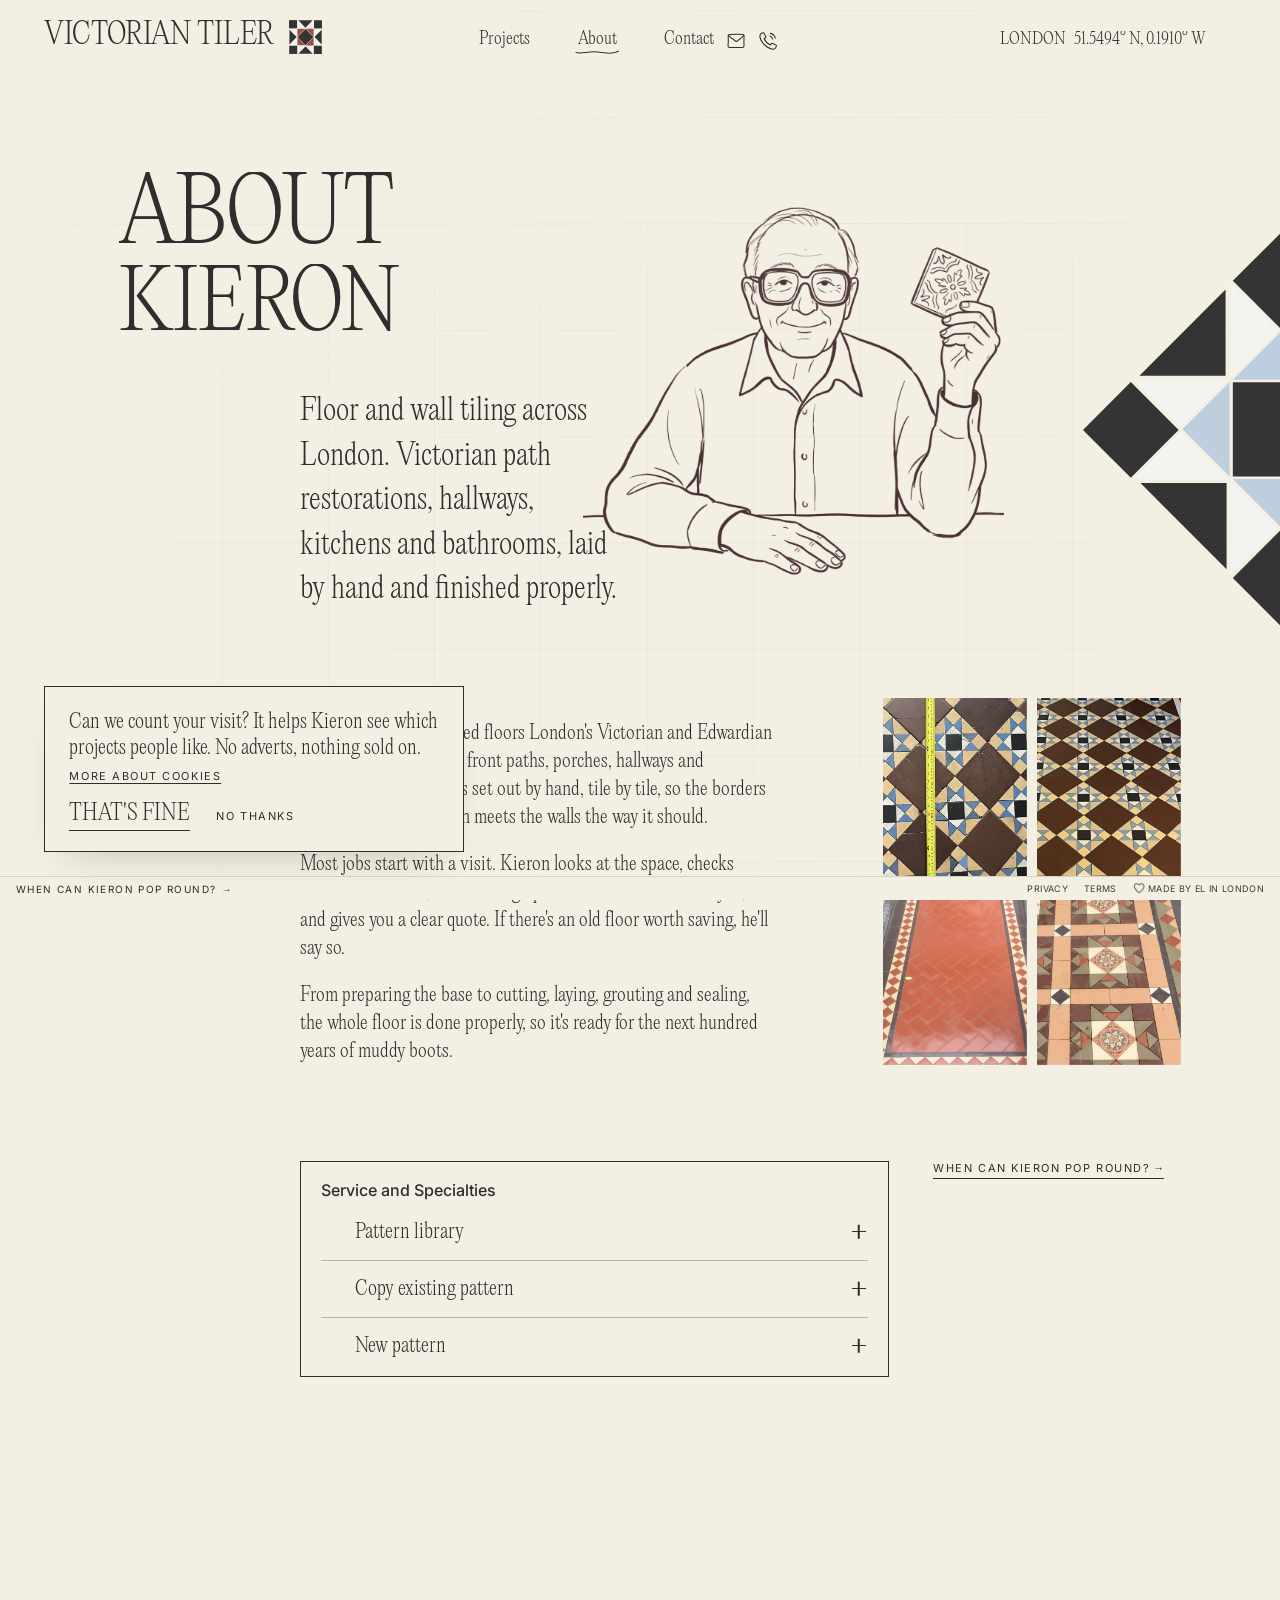
==== commit d6c3c335: "Cookie question (asked once, remembered) with Consent Mode defaults denied; events for enquiries, em" ====
--- a/about.html
+++ b/about.html
@@ -8,7 +8,7 @@
 <title>About — Victorian Tiler</title>
 <link rel="icon" type="image/svg+xml" href="img/brand-tile.svg">
 <link rel="preload" href="fonts/PPEditorialNew-Ultralight.otf" as="font" type="font/otf" crossorigin>
-<link rel="stylesheet" href="css/site.css?v=202611232145">
+<link rel="stylesheet" href="css/site.css?v=202611271600">
 </head>
 <body data-page="about">
 <div class="wrap">
@@ -82,9 +82,10 @@
   </div>
 </main>
 <footer><a class="foot-cta" href="contact.html#enquiry">When can Kieron pop round?</a><nav class="foot-links" aria-label="Legal"><a href="privacy.html">Privacy</a><a href="terms.html">Terms</a><a class="credit" href="https://www.elinlondon.com" target="_blank" rel="noopener"><img src="img/heart.png" alt="">Made by El in London</a></nav></footer>
-<script src="js/site.js?v=202611232145"></script>
-<script src="js/config.js?v=202611232145"></script>
-<script src="js/sheet.js?v=202611232145"></script>
-<script src="js/about.js?v=202611232145"></script>
+<script src="js/site.js?v=202611271600"></script>
+<script src="js/config.js?v=202611271600"></script>
+<script src="js/analytics.js?v=202611271600"></script>
+<script src="js/sheet.js?v=202611271600"></script>
+<script src="js/about.js?v=202611271600"></script>
 </body>
 </html>
--- a/css/site.css
+++ b/css/site.css
@@ -749,3 +749,20 @@
 }
 
 @media (max-width:820px){.detail .copy-col .detail-cta{display:none}}
+
+/* Cookie question: a small card in the bottom corner, asked once (js/analytics.js) */
+.cookie-note{position:fixed;z-index:60;left:max(16px,env(safe-area-inset-left,0px),calc(60 * var(--w)));bottom:max(48px,calc(env(safe-area-inset-bottom,0px) + 48px));
+  width:min(420px,calc(100vw - 32px));padding:22px 24px 20px;background:var(--linen);border:1px solid var(--ink);box-shadow:0 18px 40px -24px var(--card-shadow);
+  opacity:0;transform:translateY(14px);transition:opacity .45s var(--ease),transform .45s var(--ease)}
+.cookie-note.in{opacity:1;transform:none}
+.cookie-note.going{opacity:0;transform:translateY(14px)}
+.cookie-note p{margin:0 0 18px;font-family:var(--serif);font-weight:200;font-size:20px;line-height:1.3}
+.cookie-note p a{display:block;margin-top:8px;font-family:var(--sans);font-size:11px;letter-spacing:.14em;text-transform:uppercase;text-decoration:underline;text-underline-offset:3px}
+.cookie-note p a:hover{color:var(--terracotta)}
+.cookie-actions{display:flex;align-items:baseline;gap:26px}
+.cookie-actions button{font:inherit;background:none;border:0;padding:0 0 4px;cursor:pointer;color:var(--ink)}
+.cookie-yes{font-family:var(--serif)!important;font-weight:200!important;font-size:22px!important;text-transform:uppercase;border-bottom:1px solid var(--ink)!important}
+.cookie-no{font-family:var(--sans)!important;font-size:11px!important;letter-spacing:.14em;text-transform:uppercase}
+.cookie-actions button:hover{color:var(--terracotta);border-color:var(--terracotta)!important}
+@media (max-width:820px){.cookie-note{left:16px;right:16px;width:auto;bottom:max(16px,calc(env(safe-area-inset-bottom,0px) + 16px))}}
+@media (prefers-reduced-motion:reduce){.cookie-note{transition:none}}
